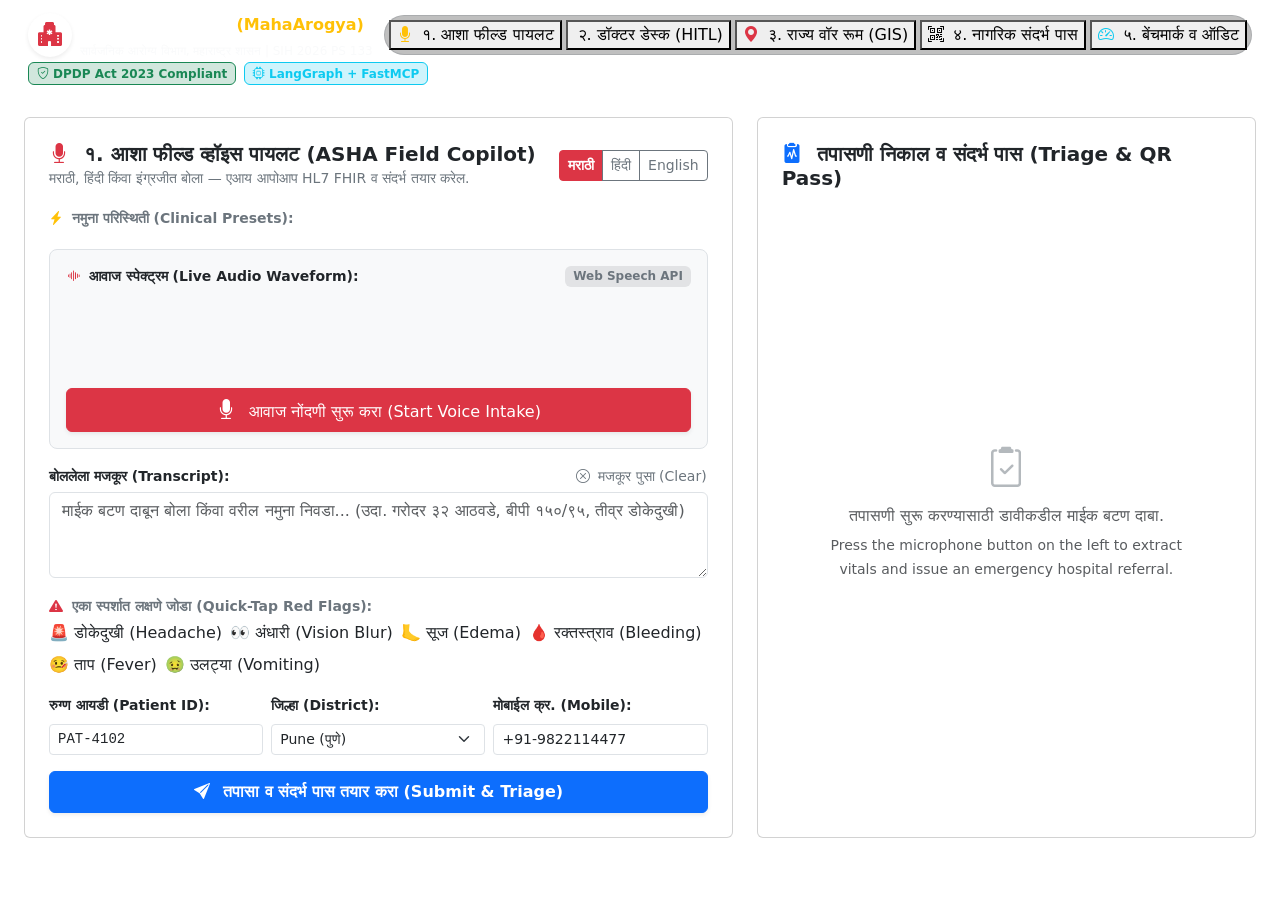
==== maha_arogya/static/index.html @ 9813effa "feat(ui): assemble unified MahaArogya multi-portal master application shell" ====
<!DOCTYPE html>
<html lang="mr">
<head>
    <meta charset="UTF-8">
    <meta name="viewport" content="width=device-width, initial-scale=1.0">
    <title>MahaArogya-Agent | SIH 2026 PS 133 | Govt of Maharashtra</title>
    
    <!-- Bootstrap 5 CSS & Icons -->
    <link href="https://cdn.jsdelivr.net/npm/bootstrap@5.3.0/dist/css/bootstrap.min.css" rel="stylesheet">
    <link rel="stylesheet" href="https://cdn.jsdelivr.net/npm/bootstrap-icons@1.11.1/font/bootstrap-icons.css">
    
    <!-- Leaflet.js GIS Mapping CSS -->
    <link rel="stylesheet" href="https://unpkg.com/leaflet@1.9.4/dist/leaflet.css" />
    
    <!-- Google Fonts for Devanagari & Latin -->
    <link rel="preconnect" href="https://fonts.googleapis.com">
    <link rel="preconnect" href="https://fonts.gstatic.com" crossorigin>
    <link href="https://fonts.googleapis.com/css2?family=Noto+Sans+Devanagari:wght@400;600;700&family=Plus+Jakarta+Sans:wght@500;600;700;800&display=swap" rel="stylesheet">
    
    <!-- MahaArogya Custom Design System -->
    <link rel="stylesheet" href="/static/css/app.css">
</head>
<body>
    <!-- Offline Connectivity Notice Bar -->
    <div id="offlineBanner" class="offline-banner d-none">
        <div>
            <i class="bi bi-wifi-off me-2"></i>
            <span>इंटरनेट खंडित झाले आहे. नोंदी स्थानिक मेमरीमध्ये सुरक्षित केल्या जातील. (Offline Mode Active)</span>
        </div>
        <span class="badge bg-dark">कॅश नोंदी: <span id="offlineQueueCount">0</span></span>
    </div>

    <!-- Main Navigation Bar -->
    <nav class="navbar navbar-dark gov-navbar px-3 py-2 sticky-top">
        <div class="container-fluid">
            <!-- Brand Logo & Department Title -->
            <div class="d-flex align-items-center">
                <div class="bg-white rounded-circle p-2 me-2 d-flex align-items-center justify-content-center shadow-sm" style="width: 44px; height: 44px;">
                    <i class="bi bi-hospital-fill text-danger fs-4"></i>
                </div>
                <div>
                    <span class="navbar-brand fw-bold fs-5 text-white mb-0 d-block lh-1">
                        महाआरोग्य-Agent <small class="text-warning fs-6">(MahaArogya)</small>
                    </span>
                    <small class="text-light opacity-75" style="font-size: 0.75rem;">
                        सार्वजनिक आरोग्य विभाग, महाराष्ट्र शासन | SIH 2026 PS 133
                    </small>
                </div>
            </div>

            <!-- Role-Based Navigation Switcher -->
            <div class="d-none d-lg-flex align-items-center gap-1 bg-black bg-opacity-25 p-1 rounded-pill border border-secondary border-opacity-25">
                <button class="nav-role-tab active" id="tabBtn_asha" onclick="switchPortalView('asha')">
                    <i class="bi bi-mic-fill text-warning me-1"></i> १. आशा फील्ड पायलट
                </button>
                <button class="nav-role-tab" id="tabBtn_doctor" onclick="switchPortalView('doctor')">
                    <i class="bi bi-stethoscope me-1"></i> २. डॉक्टर डेस्क (HITL)
                </button>
                <button class="nav-role-tab" id="tabBtn_warroom" onclick="switchPortalView('warroom')">
                    <i class="bi bi-geo-alt-fill text-danger me-1"></i> ३. राज्य वॉर रूम (GIS)
                </button>
                <button class="nav-role-tab" id="tabBtn_citizen" onclick="switchPortalView('citizen')">
                    <i class="bi bi-qr-code-scan me-1"></i> ४. नागरिक संदर्भ पास
                </button>
                <button class="nav-role-tab" id="tabBtn_evals" onclick="switchPortalView('evals')">
                    <i class="bi bi-speedometer2 text-info me-1"></i> ५. बेंचमार्क व ऑडिट
                </button>
            </div>

            <!-- Security & Compliance Badges -->
            <div class="d-flex align-items-center gap-2">
                <span class="badge bg-success-subtle text-success border border-success d-none d-md-inline">
                    <i class="bi bi-shield-check"></i> DPDP Act 2023 Compliant
                </span>
                <span class="badge bg-info-subtle text-info border border-info d-none d-sm-inline">
                    <i class="bi bi-cpu"></i> LangGraph + FastMCP
                </span>
            </div>
        </div>
    </nav>

    <!-- Mobile Sub-Navigation for Tablets and Phones -->
    <div class="d-lg-none bg-dark py-2 px-3 overflow-x-auto text-nowrap border-bottom border-secondary">
        <button class="btn btn-sm btn-primary rounded-pill me-1" onclick="switchPortalView('asha')">आशा पायलट</button>
        <button class="btn btn-sm btn-outline-light rounded-pill me-1" onclick="switchPortalView('doctor')">डॉक्टर डेस्क</button>
        <button class="btn btn-sm btn-outline-light rounded-pill me-1" onclick="switchPortalView('warroom')">वॉर रूम GIS</button>
        <button class="btn btn-sm btn-outline-light rounded-pill me-1" onclick="switchPortalView('citizen')">नागरिक पास</button>
        <button class="btn btn-sm btn-outline-light rounded-pill" onclick="switchPortalView('evals')">बेंचमार्क</button>
    </div>

    <!-- Main Container -->
    <div class="container-fluid px-3 px-md-4 py-4">

        <!-- ===================================================================
             PORTAL 1: ASHA FIELD COPILOT (Mobile-First Rural Health Intake)
             =================================================================== -->
        <div id="viewAshaField" class="portal-view">
            <div class="row g-4">
                <!-- Left: Voice Recording & Vitals Intake -->
                <div class="col-lg-7">
                    <div class="card card-clinical p-4 h-100">
                        <!-- Card Header & Language Toggle -->
                        <div class="d-flex justify-content-between align-items-center mb-3">
                            <div>
                                <h5 class="fw-bold mb-0 text-dark">
                                    <i class="bi bi-mic-fill text-danger me-2"></i> १. आशा फील्ड व्हॉइस पायलट (ASHA Field Copilot)
                                </h5>
                                <small class="text-secondary">मराठी, हिंदी किंवा इंग्रजीत बोला — एआय आपोआप HL7 FHIR व संदर्भ तयार करेल.</small>
                            </div>
                            <div class="btn-group btn-group-sm">
                                <button id="langBtn_mr" class="btn btn-sm btn-danger fw-bold" onclick="AshaCopilot.setLanguage('mr')">मराठी</button>
                                <button id="langBtn_hi" class="btn btn-sm btn-outline-secondary" onclick="AshaCopilot.setLanguage('hi')">हिंदी</button>
                                <button id="langBtn_en" class="btn btn-sm btn-outline-secondary" onclick="AshaCopilot.setLanguage('en')">English</button>
                            </div>
                        </div>

                        <!-- Presets Container -->
                        <div class="mb-3">
                            <label class="form-label small fw-semibold text-secondary mb-1">
                                <i class="bi bi-lightning-charge-fill text-warning me-1"></i> नमुना परिस्थिती (Clinical Presets):
                            </label>
                            <div id="ashaPresetsContainer" class="d-flex flex-wrap"></div>
                        </div>

                        <!-- Hero Live Microphone Button & Soundwave Visualizer -->
                        <div class="p-3 bg-light rounded-3 border mb-3">
                            <div class="d-flex align-items-center justify-content-between mb-2">
                                <span class="fw-bold small text-dark"><i class="bi bi-soundwave me-1 text-danger"></i> आवाज स्पेक्ट्रम (Live Audio Waveform):</span>
                                <span class="badge bg-secondary-subtle text-secondary small">Web Speech API</span>
                            </div>
                            <!-- Canvas Visualizer -->
                            <div class="waveform-container mb-3">
                                <canvas id="waveformCanvas" width="600" height="70"></canvas>
                            </div>
                            <!-- Big Mic Tap Target -->
                            <button id="micRecordBtn" type="button" class="btn btn-danger btn-mic w-100 shadow-sm" onclick="AshaCopilot.toggleMicrophone()">
                                <i class="bi bi-mic-fill me-2 fs-5"></i> आवाज नोंदणी सुरू करा (Start Voice Intake)
                            </button>
                        </div>

                        <!-- Transcript Textarea -->
                        <div class="mb-3">
                            <div class="d-flex justify-content-between align-items-center mb-1">
                                <label class="form-label fw-semibold small text-dark mb-0">बोललेला मजकूर (Transcript):</label>
                                <button class="btn btn-sm btn-link text-decoration-none text-secondary p-0" onclick="document.getElementById('voiceTranscriptInput').value = '';">
                                    <i class="bi bi-x-circle me-1"></i> मजकूर पुसा (Clear)
                                </button>
                            </div>
                            <textarea id="voiceTranscriptInput" class="form-control" rows="3" placeholder="माईक बटण दाबून बोला किंवा वरील नमुना निवडा... (उदा. गरोदर ३२ आठवडे, बीपी १५०/९५, तीव्र डोकेदुखी)"></textarea>
                        </div>

                        <!-- Quick-Tap Red Flag Symptom Chips -->
                        <div class="mb-3">
                            <label class="form-label small fw-semibold text-secondary mb-1">
                                <i class="bi bi-exclamation-triangle-fill text-danger me-1"></i> एका स्पर्शात लक्षणे जोडा (Quick-Tap Red Flags):
                            </label>
                            <div class="d-flex flex-wrap gap-2">
                                <span class="symptom-chip selected-red" onclick="AshaCopilot.appendSymptom('तीव्र डोकेदुखी (Severe Headache)')">🚨 डोकेदुखी (Headache)</span>
                                <span class="symptom-chip selected-red" onclick="AshaCopilot.appendSymptom('डोळ्यासमोर अंधारी (Vision Blur)')">👀 अंधारी (Vision Blur)</span>
                                <span class="symptom-chip selected-red" onclick="AshaCopilot.appendSymptom('पायांवर सूज (Pedal Edema)')">🦶 सूज (Edema)</span>
                                <span class="symptom-chip selected-red" onclick="AshaCopilot.appendSymptom('रक्तस्त्राव (Bleeding)')">🩸 रक्तस्त्राव (Bleeding)</span>
                                <span class="symptom-chip" onclick="AshaCopilot.appendSymptom('तीव्र ताप (High Fever)')">🤒 ताप (Fever)</span>
                                <span class="symptom-chip" onclick="AshaCopilot.appendSymptom('उलट्या (Vomiting)')">🤢 उलट्या (Vomiting)</span>
                            </div>
                        </div>

                        <!-- Patient Metadata -->
                        <div class="row g-2 mb-3">
                            <div class="col-sm-4">
                                <label class="form-label small fw-semibold">रुग्ण आयडी (Patient ID):</label>
                                <input type="text" id="ashaPatientId" class="form-control form-control-sm font-monospace" value="PAT-4102">
                            </div>
                            <div class="col-sm-4">
                                <label class="form-label small fw-semibold">जिल्हा (District):</label>
                                <select id="ashaDistrictSelect" class="form-select form-select-sm">
                                    <option value="Pune" selected>Pune (पुणे)</option>
                                    <option value="Nashik">Nashik (नाशिक)</option>
                                    <option value="Gadchiroli">Gadchiroli (गडचिरोली Tribal)</option>
                                    <option value="Thane">Thane (ठाणे)</option>
                                </select>
                            </div>
                            <div class="col-sm-4">
                                <label class="form-label small fw-semibold">मोबाईल क्र. (Mobile):</label>
                                <input type="text" id="ashaPatientPhone" class="form-control form-control-sm" value="+91-9822114477">
                            </div>
                        </div>

                        <!-- Action Submit Button -->
                        <button id="submitIntakeBtn" class="btn btn-primary fw-bold py-2 fs-6 w-100 shadow-sm" onclick="AshaCopilot.submitVoiceIntake()">
                            <i class="bi bi-send-fill me-2"></i> तपासा व संदर्भ पास तयार करा (Submit & Triage)
                        </button>
                    </div>
                </div>

                <!-- Right: Instant Triage Assessment & Scannable QR Pass -->
                <div class="col-lg-5">
                    <div class="card card-clinical p-4 h-100">
                        <h5 class="fw-bold mb-3 text-dark">
                            <i class="bi bi-clipboard2-pulse-fill text-primary me-2"></i> तपासणी निकाल व संदर्भ पास (Triage & QR Pass)
                        </h5>

                        <div id="ashaTriageOutput" class="d-none">
                            <!-- Dynamic Triage Banner -->
                            <div class="mb-3">
                                <div id="triageBadgeDisplay" class="badge badge-triage-high fs-6 px-3 py-2">
                                    🚨 तातडीचा संदर्भ (CRITICAL / HIGH RISK)
                                </div>
                            </div>

                            <div class="alert alert-secondary p-3 small mb-3 border-0 bg-light" id="triageRationaleText">
                                <!-- Clinical rationale dynamically rendered -->
                            </div>

                            <!-- Emergency Referral Pass Card -->
                            <div id="ashaReferralPassCard" class="border rounded-3 p-3 bg-white shadow-sm mb-3 text-center">
                                <span class="badge bg-success-subtle text-success border border-success mb-2">
                                    <i class="bi bi-check-circle-fill"></i> हॉस्पिटल खाट आरक्षित (Bed Locked)
                                </span>
                                <h6 class="fw-bold text-dark mb-1" id="passHospitalName">Sassoon General Hospital, Pune</h6>
                                <small class="text-secondary font-monospace d-block" id="passReferralId">ID: REF-4102-EMRG</small>
                                
                                <!-- QR Display -->
                                <div class="my-3 p-2 border rounded d-inline-block bg-white shadow-sm">
                                    <img id="passQrImage" src="" alt="Referral QR Pass" width="160" height="160">
                                </div>
                                <div class="small text-danger fw-semibold mb-2" id="passReportingWindow">48h SLA Deadline: Within 48 Hours</div>

                                <div class="d-flex gap-2 justify-content-center">
                                    <a id="whatsappShareBtn" href="#" target="_blank" class="btn btn-sm btn-success fw-bold">
                                        <i class="bi bi-whatsapp me-1"></i> WhatsApp पाठवा
                                    </a>
                                    <button class="btn btn-sm btn-outline-secondary" onclick="AshaCopilot.readAloudCurrentTriage()">
                                        <i class="bi bi-volume-up-fill me-1"></i> ऐका (TTS)
                                    </button>
                                </div>
                            </div>

                            <!-- Raw FHIR Diagnostic Payload -->
                            <div class="terminal-box" id="triageRawJson"></div>
                        </div>

                        <div id="ashaTriagePlaceholder" class="p-5 text-center text-muted my-auto">
                            <i class="bi bi-clipboard2-check fs-1 text-secondary opacity-50 mb-2 d-block"></i>
                            <h6>तपासणी सुरू करण्यासाठी डावीकडील माईक बटण दाबा.</h6>
                            <small>Press the microphone button on the left to extract vitals and issue an emergency hospital referral.</small>
                        </div>
                    </div>
                </div>
            </div>
        </div>

        <!-- ===================================================================
             PORTAL 2: DOCTOR CLINICAL DESK & HITL STATION
             =================================================================== -->
        <div id="viewDoctorDesk" class="portal-view d-none">
            <div class="row g-4">
                <!-- Left: Prioritized Queue -->
                <div class="col-lg-4">
                    <div class="card card-clinical p-3 h-100">
                        <div class="d-flex justify-content-between align-items-center mb-3">
                            <h6 class="fw-bold text-dark mb-0"><i class="bi bi-list-task text-primary me-2"></i> संदर्भ रांग (Referral Queue)</h6>
                            <button class="btn btn-sm btn-outline-secondary py-0" onclick="DoctorDesk.fetchQueue()"><i class="bi bi-arrow-clockwise"></i></button>
                        </div>

                        <!-- Urgency Filters -->
                        <div class="d-flex gap-1 mb-3 overflow-x-auto">
                            <button id="docTab_ALL" class="btn btn-sm btn-danger fw-bold" onclick="DoctorDesk.setQueueFilter('ALL')">All (<span id="docCountAll">0</span>)</button>
                            <button id="docTab_CRITICAL" class="btn btn-sm btn-outline-secondary" onclick="DoctorDesk.setQueueFilter('CRITICAL')">Critical (<span id="docCountCritical">0</span>)</button>
                            <button id="docTab_MODERATE" class="btn btn-sm btn-outline-secondary" onclick="DoctorDesk.setQueueFilter('MODERATE')">Med (<span id="docCountModerate">0</span>)</button>
                            <button id="docTab_ROUTINE" class="btn btn-sm btn-outline-secondary" onclick="DoctorDesk.setQueueFilter('ROUTINE')">Routine (<span id="docCountRoutine">0</span>)</button>
                        </div>

                        <!-- Queue Container -->
                        <div id="doctorQueueList" class="overflow-y-auto" style="max-height: 520px;"></div>
                    </div>
                </div>

                <!-- Center: Clinical Assessment & HITL Decision -->
                <div class="col-lg-5">
                    <div class="card card-clinical p-4 h-100">
                        <!-- Header -->
                        <div class="d-flex justify-content-between align-items-start border-bottom pb-3 mb-3">
                            <div>
                                <h5 class="fw-bold mb-0 text-dark" id="docSelectedName">Sunita Patil (सुनिता पाटील)</h5>
                                <small class="text-secondary" id="docSelectedMeta">PAT-4102 | 26 yrs | Pune | Karandi PHC</small>
                            </div>
                            <span class="badge bg-danger fs-6" id="docSelectedBp">154/98 mmHg</span>
                        </div>

                        <!-- Vitals Summary Chips -->
                        <div class="row g-2 mb-3 text-center">
                            <div class="col-3">
                                <div class="p-2 bg-light rounded border">
                                    <small class="text-muted d-block">Gestation</small>
                                    <strong class="text-dark" id="docSelectedGestation">32 Weeks</strong>
                                </div>
                            </div>
                            <div class="col-3">
                                <div class="p-2 bg-light rounded border">
                                    <small class="text-muted d-block">Blood Group</small>
                                    <strong class="text-dark" id="docSelectedBloodGroup">B+</strong>
                                </div>
                            </div>
                            <div class="col-3">
                                <div class="p-2 bg-light rounded border">
                                    <small class="text-muted d-block">Obstetric Gravida</small>
                                    <strong class="text-dark" id="docSelectedGravida">G2 P1</strong>
                                </div>
                            </div>
                            <div class="col-3">
                                <div class="p-2 bg-light rounded border">
                                    <small class="text-muted d-block">108 Status</small>
                                    <strong class="text-success">Dispatched</strong>
                                </div>
                            </div>
                        </div>

                        <!-- Risk Factors Tags -->
                        <div class="mb-3">
                            <label class="form-label small fw-semibold text-secondary mb-1">Clinical Risk Flags:</label>
                            <div id="docRiskFactors"></div>
                        </div>

                        <!-- Historical Antenatal BP Trend Sparkline -->
                        <div class="mb-3 p-3 bg-light rounded border">
                            <div class="d-flex justify-content-between align-items-center mb-1">
                                <span class="small fw-bold text-dark"><i class="bi bi-graph-up text-danger me-1"></i> रक्ताभिसरण ट्रेंड (Antenatal BP Sparkline):</span>
                                <small class="text-danger fw-semibold">Cutoff: 140 mmHg</small>
                            </div>
                            <canvas id="patientBpSparkline" width="380" height="55" class="bp-sparkline-canvas"></canvas>
                        </div>

                        <!-- Audio Note Player -->
                        <div class="p-3 bg-light rounded border mb-3">
                            <div class="d-flex justify-content-between align-items-center mb-1">
                                <span class="small fw-bold text-dark"><i class="bi bi-mic-fill text-danger me-1"></i> आशा ताईंची व्हॉइस नोट (ASHA Voice Note):</span>
                                <button class="btn btn-sm btn-outline-danger py-0" onclick="DoctorDesk.playVoiceRecording()">
                                    <i class="bi bi-play-circle-fill me-1"></i> ऐका (Play Audio)
                                </button>
                            </div>
                            <div class="small text-secondary fst-italic" id="docVoiceTranscript"></div>
                        </div>

                        <!-- HL7 FHIR Diagnostic Summary Table -->
                        <div class="mb-3">
                            <label class="form-label small fw-semibold text-secondary mb-1">HL7 FHIR R4 Standards Coding (LOINC / SNOMED):</label>
                            <div class="table-responsive">
                                <table class="table table-sm table-bordered mb-0">
                                    <thead class="table-light">
                                        <tr class="small text-secondary">
                                            <th>Code</th>
                                            <th>Display</th>
                                            <th>Value / Status</th>
                                        </tr>
                                    </thead>
                                    <tbody id="docFhirTableBody"></tbody>
                                </table>
                            </div>
                        </div>

                        <!-- Human In The Loop Decision Station -->
                        <div class="p-3 bg-light rounded border mt-auto">
                            <h6 class="fw-bold text-dark mb-2"><i class="bi bi-shield-check text-primary me-1"></i> वैद्यकीय अधिकारी स्वाक्षरी (Medical Officer Sign-off)</h6>
                            <input type="text" id="docReviewerName" class="form-control form-control-sm mb-2" value="Dr. Vaishali Kulkarni (PHC Medical Officer)">
                            <textarea id="docHitlNotes" class="form-control form-control-sm mb-2" rows="2" placeholder="Clinical validation notes (e.g. Verified impending preeclampsia signs. Approved CEmONC emergency slot.)"></textarea>
                            
                            <div class="d-flex gap-2">
                                <button class="btn btn-success fw-bold btn-sm flex-grow-1" onclick="DoctorDesk.submitHitlDecision(true)">
                                    <i class="bi bi-check-lg me-1"></i> संदर्भ मंजूर करा व खाट लॉक करा (Approve & Lock Bed)
                                </button>
                                <button class="btn btn-outline-danger btn-sm" onclick="DoctorDesk.submitHitlDecision(false)">
                                    <i class="bi bi-x-lg me-1"></i> नामंजूर (Reject)
                                </button>
                            </div>
                        </div>
                    </div>
                </div>

                <!-- Right: Live Bed Telemetry -->
                <div class="col-lg-3">
                    <div class="card card-clinical p-3 h-100">
                        <h6 class="fw-bold text-dark mb-3"><i class="bi bi-building-fill-check text-success me-2"></i> जिल्हा रुग्णालय खाटा (Live Bed Telemetry)</h6>
                        <div id="docHospitalBedCards"></div>
                    </div>
                </div>
            </div>
        </div>

        <!-- ===================================================================
             PORTAL 3: DISTRICT & STATE WAR ROOM (GIS & Surveillance)
             =================================================================== -->
        <div id="viewWarRoom" class="portal-view d-none">
            <!-- Executive KPI Ribbon -->
            <div class="row g-3 mb-4 text-center">
                <div class="col-md-2 col-6">
                    <div class="card card-clinical p-3">
                        <small class="text-secondary fw-semibold">आजची तपासणी (Screenings)</small>
                        <h4 class="fw-bold text-dark mb-0" id="kpiTotalScreenings">12,480</h4>
                    </div>
                </div>
                <div class="col-md-2 col-6">
                    <div class="card card-clinical p-3">
                        <small class="text-secondary fw-semibold">अतिजोखमीच्या माता (High-Risk)</small>
                        <h4 class="fw-bold text-danger mb-0" id="kpiHighRiskMaternal">342</h4>
                    </div>
                </div>
                <div class="col-md-3 col-6">
                    <div class="card card-clinical p-3">
                        <small class="text-secondary fw-semibold">४८ तास संदर्भ यश (48h Closed Loop)</small>
                        <h4 class="fw-bold text-success mb-0" id="kpiClosedLoopRate">89.4%</h4>
                    </div>
                </div>
                <div class="col-md-2 col-6">
                    <div class="card card-clinical p-3">
                        <small class="text-secondary fw-semibold">साथरोग क्लस्टर्स (Outbreaks)</small>
                        <h4 class="fw-bold text-warning mb-0" id="kpiActiveOutbreaks">2</h4>
                    </div>
                </div>
                <div class="col-md-3 col-12">
                    <div class="card card-clinical p-3">
                        <small class="text-secondary fw-semibold">औषध साठा धोक्यात (&lt; 7 दिवस)</small>
                        <h4 class="fw-bold text-danger mb-0" id="kpiCriticalStockouts">3 PHCs</h4>
                    </div>
                </div>
            </div>

            <!-- GIS Map & 48h SLA Funnel -->
            <div class="row g-4 mb-4">
                <!-- Left: Leaflet GIS Map -->
                <div class="col-lg-8">
                    <div class="card card-clinical p-3">
                        <div class="d-flex justify-content-between align-items-center mb-2">
                            <h6 class="fw-bold text-dark mb-0">
                                <i class="bi bi-map-fill text-danger me-2"></i> महाराष्ट्र जीआयएस आरोग्य नकाशा (Maharashtra GIS Health Map)
                            </h6>
                            <span class="badge bg-primary-subtle text-primary border border-primary">
                                Live Spatial-Temporal IDSP Clusters
                            </span>
                        </div>
                        <div id="gisMap"></div>
                    </div>
                </div>

                <!-- Right: 48-Hour Closed-Loop Referral Funnel -->
                <div class="col-lg-4">
                    <div class="card card-clinical p-4 h-100">
                        <h6 class="fw-bold text-dark mb-2"><i class="bi bi-funnel-fill text-primary me-2"></i> ४८ तास संदर्भ ट्रॅकिंग (48h SLA Funnel)</h6>
                        <small class="text-secondary mb-3 d-block">Tracks drop-off between village referral issuance and destination hospital check-in.</small>
                        <div id="warRoomFunnelContainer"></div>
                    </div>
                </div>
            </div>

            <!-- DHO Epidemic Briefing & Pharmacy Stock Runway -->
            <div class="row g-4">
                <!-- Left: DHO Surveillance Watchdog Briefing -->
                <div class="col-lg-6">
                    <div class="card card-clinical p-4 h-100">
                        <div class="d-flex justify-content-between align-items-center mb-2">
                            <h6 class="fw-bold text-dark mb-0"><i class="bi bi-shield-shaded text-success me-2"></i> जिल्हा आरोग्य अधिकारी अहवाल (DHO Briefing)</h6>
                            <div>
                                <button class="btn btn-sm btn-outline-success me-1" onclick="WarRoom.fetchEpidemicBriefing()"><i class="bi bi-arrow-clockwise"></i></button>
                                <button class="btn btn-sm btn-outline-primary" onclick="WarRoom.copyBriefingToClipboard()"><i class="bi bi-clipboard"></i> Copy</button>
                            </div>
                        </div>
                        <div class="terminal-box" id="warRoomDhoBriefing">Click refresh to load real-time DHO surveillance briefing...</div>
                    </div>
                </div>

                <!-- Right: Pharmacy Stock Runway & Inter-PHC Buffer Transfer -->
                <div class="col-lg-6">
                    <div class="card card-clinical p-4 h-100">
                        <h6 class="fw-bold text-dark mb-2"><i class="bi bi-capsule text-danger me-2"></i> औषध साठा मॉनिटर (Pharmaceutical Runway & Re-allocation)</h6>
                        <div class="table-responsive">
                            <table class="table table-sm table-hover align-middle mb-0">
                                <thead class="table-light">
                                    <tr class="small text-secondary">
                                        <th>PHC / जिल्हा</th>
                                        <th>औषध</th>
                                        <th class="text-end">शिल्लक</th>
                                        <th class="text-end">खप</th>
                                        <th class="text-center">दिवस</th>
                                        <th class="text-end">कृती</th>
                                    </tr>
                                </thead>
                                <tbody id="warRoomStockTableBody"></tbody>
                            </table>
                        </div>
                    </div>
                </div>
            </div>
        </div>

        <!-- ===================================================================
             PORTAL 4: CITIZEN VERNACULAR REFERRAL PASS SIMULATOR
             =================================================================== -->
        <div id="viewCitizenPass" class="portal-view d-none">
            <div class="row justify-content-center">
                <div class="col-md-6 col-lg-5">
                    <div class="citizen-pass-card">
                        <div class="pass-header text-center">
                            <div class="d-flex justify-content-between align-items-center mb-2">
                                <span class="badge bg-danger fs-6 px-3 py-1" id="citizenUrgencyBadge">
                                    🚨 तातडीची प्रसूती पूर्व संदर्भ (STAT)
                                </span>
                                <button id="citizenLangToggleBtn" class="btn btn-sm btn-outline-light rounded-pill px-3" onclick="CitizenPass.toggleLanguage()">
                                    English मध्ये वाचा
                                </button>
                            </div>
                            <h5 class="fw-bold mb-1">महाराष्ट्र शासन सार्वजनिक आरोग्य विभाग</h5>
                            <small class="text-warning fw-semibold">Govt of Maharashtra - Arogya Vibhag (SIH PS 133)</small>
                        </div>

                        <div class="p-4 bg-white">
                            <div class="mb-3 text-center">
                                <h4 class="fw-bold text-dark mb-0" id="citizenPatientName">Sunita Patil (सुनिता पाटील)</h4>
                                <small class="text-secondary font-monospace" id="citizenPatientId">Patient ID: PAT-4102 | Ref: REF-4102-EMRG</small>
                            </div>

                            <div class="text-center my-3 p-3 bg-light rounded-3 border">
                                <div class="mb-2">
                                    <img id="citizenQrCodeImage" src="" alt="Referral QR Code" width="180" height="180" class="border p-2 bg-white rounded shadow-sm">
                                </div>
                                <div class="alert alert-warning py-2 px-3 small mb-0 fw-semibold text-dark" id="citizenInstructions">
                                    हा QR पास जिल्हा रुग्णालयाच्या आपत्कालीन खिडकीवर दाखवा. थेट उपचार सुरू होतील.
                                </div>
                            </div>

                            <div class="card p-3 mb-3 border-0 bg-light rounded-3">
                                <div class="d-flex align-items-start">
                                    <i class="bi bi-hospital fs-3 text-danger me-3"></i>
                                    <div>
                                        <div class="text-muted small fw-semibold">संदर्भित रुग्णालय:</div>
                                        <h6 class="fw-bold text-dark mb-1" id="citizenHospitalName">Sassoon General Hospital & BJ Medical College</h6>
                                        <small class="text-secondary d-block" id="citizenHospitalAddress">Near Pune Railway Station, Sassoon Road, Pune 411001</small>
                                        <small class="text-danger fw-semibold mt-1 d-block">
                                            <i class="bi bi-hourglass-split"></i> उपस्थितीची मुदत: <strong id="citizenReportingWindow">Within 48 Hours</strong>
                                        </small>
                                        <small class="text-muted d-block mt-1">
                                            <i class="bi bi-person-badge"></i> ड्युटी वैद्यकीय अधिकारी: <span id="citizenDoctorName">Dr. Vaishali Kulkarni (CEmONC)</span>
                                        </small>
                                    </div>
                                </div>
                            </div>

                            <div class="d-grid gap-2">
                                <a href="tel:108" class="btn btn-danger fw-bold py-2 fs-6 shadow-sm">
                                    <i class="bi bi-telephone-fill me-2"></i> १०८ मोफत रुग्णवाहिका बोलवा (Call 108)
                                </a>
                                <a id="citizenGmapsLink" href="https://maps.google.com" target="_blank" class="btn btn-outline-primary fw-bold py-2">
                                    <i class="bi bi-geo-alt-fill me-2"></i> गुगल मॅप्स द्वारे मार्ग (Navigate to Hospital)
                                </a>
                            </div>
                        </div>

                        <div class="p-3 bg-light border-top text-center text-muted small">
                            <i class="bi bi-shield-lock-fill text-success me-1"></i> Digital Personal Data Protection (DPDP) Act 2023 Compliant Pass
                        </div>
                    </div>
                </div>
            </div>
        </div>

        <!-- ===================================================================
             PORTAL 5: BENCHMARKS & GOVERNANCE AUDIT TRAIL
             =================================================================== -->
        <div id="viewEvalsAudit" class="portal-view d-none">
            <div class="row g-4">
                <!-- Left: 20-Case Clinical Benchmark Evaluation -->
                <div class="col-lg-6">
                    <div class="card card-clinical p-4 h-100">
                        <div class="d-flex justify-content-between align-items-center mb-2">
                            <h5 class="fw-bold text-dark mb-0">
                                <i class="bi bi-speedometer2 text-danger me-2"></i> क्लिनिकल बेंचमार्क मूल्यांकन (20 Ground-Truth Cases)
                            </h5>
                            <button id="btnRunBenchmarkEvals" class="btn btn-sm btn-danger fw-bold" onclick="runBenchmarkEvaluation()">
                                <i class="bi bi-play-circle-fill me-1"></i> Run Benchmark
                            </button>
                        </div>
                        <p class="text-muted small">
                            Validates High-Risk Clinical Recall &amp; Zero Missed Maternal Emergencies across Marathi, Hindi, and English.
                        </p>
                        <div id="evalScorecards" class="d-flex flex-wrap gap-2 mb-2">
                            <span class="badge bg-success p-2">High-Risk Sensitivity (Recall): 100%</span>
                            <span class="badge bg-primary p-2">Overall Triage Accuracy: 100%</span>
                            <span class="badge bg-info text-dark p-2">Specificity: 100%</span>
                            <span class="badge bg-dark p-2">PASS: Zero Missed Emergencies</span>
                        </div>
                        <div class="terminal-box" id="evalResultTerminal">Click 'Run Benchmark' to execute the 20-case evaluation suite live.</div>
                    </div>
                </div>

                <!-- Right: Immutable Governance Audit Log & DLQ -->
                <div class="col-lg-6">
                    <div class="card card-clinical p-4 h-100">
                        <div class="d-flex justify-content-between align-items-center mb-2">
                            <h5 class="fw-bold text-dark mb-0">
                                <i class="bi bi-journal-check text-primary me-2"></i> क्लिनिकल ऑडिट व टेलिकॉम DLQ (Audit & DLQ)
                            </h5>
                            <div class="btn-group btn-group-sm">
                                <button class="btn btn-outline-primary" onclick="fetchAuditLogs()"><i class="bi bi-arrow-clockwise"></i> Audit Logs</button>
                                <button class="btn btn-outline-secondary" onclick="fetchDLQ()"><i class="bi bi-inbox-fill"></i> DLQ Status</button>
                            </div>
                        </div>
                        <p class="text-muted small">
                            Tamper-evident logs of clinical decisions, doctor sign-offs, 48h SLA escalations, and telecommunications Dead-Letter Queue.
                        </p>
                        <div class="terminal-box" id="auditResultTerminal">Loading audit trail...</div>
                    </div>
                </div>
            </div>
        </div>

    </div>

    <!-- Global Toast Notification -->
    <div id="globalAppToast" class="position-fixed bottom-0 end-0 m-3 p-3 bg-dark text-white rounded-3 shadow-lg d-none" style="z-index: 9999; max-width: 380px;"></div>

    <!-- External Libraries (Bootstrap & Leaflet) -->
    <script src="https://cdn.jsdelivr.net/npm/bootstrap@5.3.0/dist/js/bootstrap.bundle.min.js"></script>
    <script src="https://unpkg.com/leaflet@1.9.4/dist/leaflet.js"></script>

    <!-- MahaArogya Frontend JavaScript Modules -->
    <script src="/static/js/asha_copilot.js"></script>
    <script src="/static/js/doctor_desk.js"></script>
    <script src="/static/js/war_room.js"></script>
    <script src="/static/js/citizen_pass.js"></script>

    <!-- Master Controller Script -->
    <script>
        function switchPortalView(viewName) {
            // Hide all views
            document.querySelectorAll(".portal-view").forEach(el => el.classList.add("d-none"));
            document.querySelectorAll(".nav-role-tab").forEach(el => el.classList.remove("active"));

            // Show selected view
            if (viewName === 'asha') {
                document.getElementById("viewAshaField").classList.remove("d-none");
                document.getElementById("tabBtn_asha")?.classList.add("active");
            } else if (viewName === 'doctor') {
                document.getElementById("viewDoctorDesk").classList.remove("d-none");
                document.getElementById("tabBtn_doctor")?.classList.add("active");
                DoctorDesk.init();
            } else if (viewName === 'warroom') {
                document.getElementById("viewWarRoom").classList.remove("d-none");
                document.getElementById("tabBtn_warroom")?.classList.add("active");
                WarRoom.init();
                WarRoom.refreshMapSize();
            } else if (viewName === 'citizen') {
                document.getElementById("viewCitizenPass").classList.remove("d-none");
                document.getElementById("tabBtn_citizen")?.classList.add("active");
                CitizenPass.init();
            } else if (viewName === 'evals') {
                document.getElementById("viewEvalsAudit").classList.remove("d-none");
                document.getElementById("tabBtn_evals")?.classList.add("active");
                fetchAuditLogs();
            }
        }

        async function runBenchmarkEvaluation() {
            const btn = document.getElementById("btnRunBenchmarkEvals");
            if (btn) btn.innerHTML = '<span class="spinner-border spinner-border-sm me-1"></span> Evaluating...';
            try {
                const res = await fetch("/evals/run");
                const data = await res.json();
                document.getElementById("evalResultTerminal").innerText = JSON.stringify({
                    verdict: data.clinical_safety_verdict,
                    high_risk_sensitivity_recall: data.high_risk_sensitivity_recall_percent + "%",
                    overall_triage_accuracy: data.overall_triage_accuracy_percent + "%",
                    confusion_matrix: data.confusion_matrix_high_risk,
                    sample_cases: data.detailed_case_results.slice(0, 5)
                }, null, 2);
            } catch (e) {
                alert("Evaluation error: " + e);
            } finally {
                if (btn) btn.innerHTML = '<i class="bi bi-play-circle-fill me-1"></i> Run Benchmark';
            }
        }

        async function fetchAuditLogs() {
            try {
                const res = await fetch("/audit-logs?limit=15");
                const data = await res.json();
                document.getElementById("auditResultTerminal").innerText = JSON.stringify(data, null, 2);
            } catch (e) {
                console.error("Audit log error:", e);
            }
        }

        async function fetchDLQ() {
            try {
                const res = await fetch("/reliability/dlq");
                const data = await res.json();
                document.getElementById("auditResultTerminal").innerText = JSON.stringify(data, null, 2);
            } catch (e) {
                console.error("DLQ error:", e);
            }
        }
    </script>
</body>
</html>
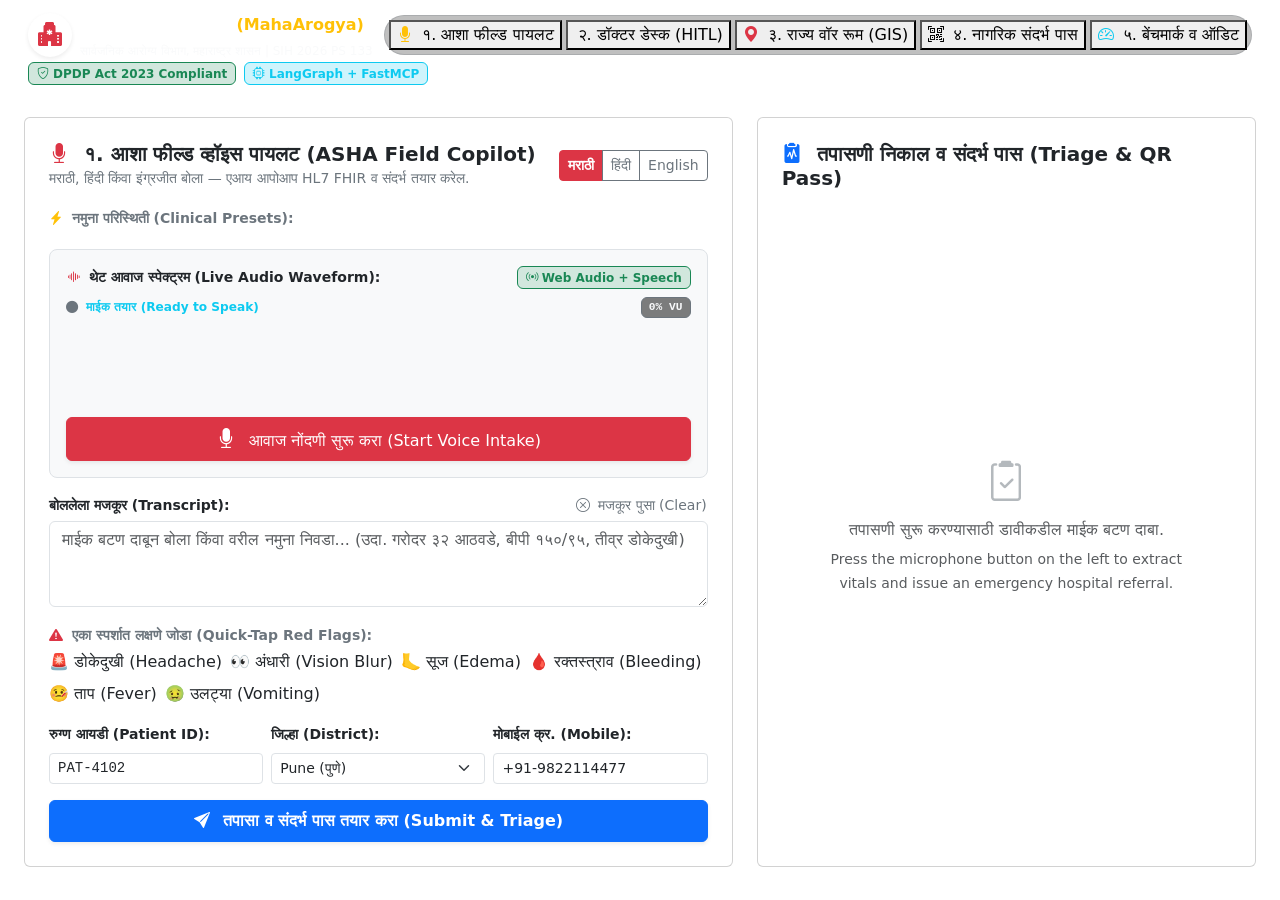
==== commit 268aec02: "feat(ui): add live audio status and VU telemetry badges to waveform visualizer" ====
--- a/maha_arogya/static/index.html
+++ b/maha_arogya/static/index.html
@@ -125,12 +125,19 @@
                         <!-- Hero Live Microphone Button & Soundwave Visualizer -->
                         <div class="p-3 bg-light rounded-3 border mb-3">
                             <div class="d-flex align-items-center justify-content-between mb-2">
-                                <span class="fw-bold small text-dark"><i class="bi bi-soundwave me-1 text-danger"></i> आवाज स्पेक्ट्रम (Live Audio Waveform):</span>
-                                <span class="badge bg-secondary-subtle text-secondary small">Web Speech API</span>
+                                <span class="fw-bold small text-dark"><i class="bi bi-soundwave me-1 text-danger"></i> थेट आवाज स्पेक्ट्रम (Live Audio Waveform):</span>
+                                <span class="badge bg-success-subtle text-success small border border-success"><i class="bi bi-broadcast"></i> Web Audio + Speech</span>
                             </div>
                             <!-- Canvas Visualizer -->
                             <div class="waveform-container mb-3">
-                                <canvas id="waveformCanvas" width="600" height="70"></canvas>
+                                <div class="d-flex justify-content-between align-items-center mb-1">
+                                    <span id="waveformStatusBadge" class="small fw-semibold text-info" style="font-size: 0.76rem;">
+                                        <i class="bi bi-circle-fill text-secondary me-1" id="waveformStatusDot"></i>
+                                        <span id="waveformStatusText">माईक तयार (Ready to Speak)</span>
+                                    </span>
+                                    <span id="waveformVolumeBadge" class="badge bg-black bg-opacity-50 border border-secondary text-light font-monospace" style="font-size: 0.7rem;">0% VU</span>
+                                </div>
+                                <canvas id="waveformCanvas" width="600" height="72"></canvas>
                             </div>
                             <!-- Big Mic Tap Target -->
                             <button id="micRecordBtn" type="button" class="btn btn-danger btn-mic w-100 shadow-sm" onclick="AshaCopilot.toggleMicrophone()">
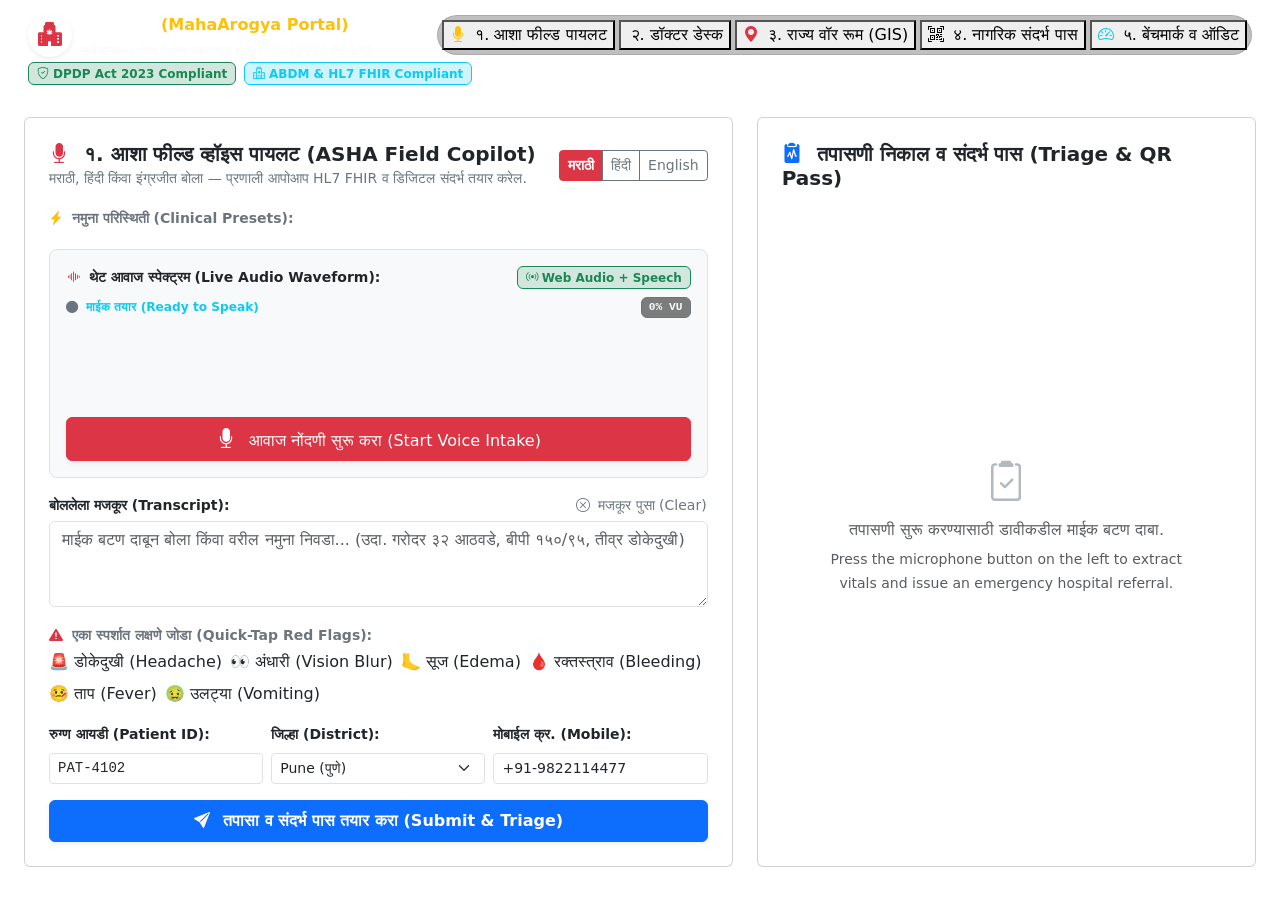
==== commit 9927c023: "fix(ui): replace internal AI framework badges with official ABDM and HL7 FHIR standards" ====
--- a/maha_arogya/static/index.html
+++ b/maha_arogya/static/index.html
@@ -3,7 +3,7 @@
 <head>
     <meta charset="UTF-8">
     <meta name="viewport" content="width=device-width, initial-scale=1.0">
-    <title>MahaArogya-Agent | SIH 2026 PS 133 | Govt of Maharashtra</title>
+    <title>MahaArogya | SIH 2026 PS 133 | Govt of Maharashtra</title>
     
     <!-- Bootstrap 5 CSS & Icons -->
     <link href="https://cdn.jsdelivr.net/npm/bootstrap@5.3.0/dist/css/bootstrap.min.css" rel="stylesheet">
@@ -40,7 +40,7 @@
                 </div>
                 <div>
                     <span class="navbar-brand fw-bold fs-5 text-white mb-0 d-block lh-1">
-                        महाआरोग्य-Agent <small class="text-warning fs-6">(MahaArogya)</small>
+                        महाआरोग्य <small class="text-warning fs-6">(MahaArogya Portal)</small>
                     </span>
                     <small class="text-light opacity-75" style="font-size: 0.75rem;">
                         सार्वजनिक आरोग्य विभाग, महाराष्ट्र शासन | SIH 2026 PS 133
@@ -54,7 +54,7 @@
                     <i class="bi bi-mic-fill text-warning me-1"></i> १. आशा फील्ड पायलट
                 </button>
                 <button class="nav-role-tab" id="tabBtn_doctor" onclick="switchPortalView('doctor')">
-                    <i class="bi bi-stethoscope me-1"></i> २. डॉक्टर डेस्क (HITL)
+                    <i class="bi bi-stethoscope me-1"></i> २. डॉक्टर डेस्क
                 </button>
                 <button class="nav-role-tab" id="tabBtn_warroom" onclick="switchPortalView('warroom')">
                     <i class="bi bi-geo-alt-fill text-danger me-1"></i> ३. राज्य वॉर रूम (GIS)
@@ -73,7 +73,7 @@
                     <i class="bi bi-shield-check"></i> DPDP Act 2023 Compliant
                 </span>
                 <span class="badge bg-info-subtle text-info border border-info d-none d-sm-inline">
-                    <i class="bi bi-cpu"></i> LangGraph + FastMCP
+                    <i class="bi bi-hospital"></i> ABDM &amp; HL7 FHIR Compliant
                 </span>
             </div>
         </div>
@@ -105,7 +105,7 @@
                                 <h5 class="fw-bold mb-0 text-dark">
                                     <i class="bi bi-mic-fill text-danger me-2"></i> १. आशा फील्ड व्हॉइस पायलट (ASHA Field Copilot)
                                 </h5>
-                                <small class="text-secondary">मराठी, हिंदी किंवा इंग्रजीत बोला — एआय आपोआप HL7 FHIR व संदर्भ तयार करेल.</small>
+                                <small class="text-secondary">मराठी, हिंदी किंवा इंग्रजीत बोला — प्रणाली आपोआप HL7 FHIR व डिजिटल संदर्भ तयार करेल.</small>
                             </div>
                             <div class="btn-group btn-group-sm">
                                 <button id="langBtn_mr" class="btn btn-sm btn-danger fw-bold" onclick="AshaCopilot.setLanguage('mr')">मराठी</button>
